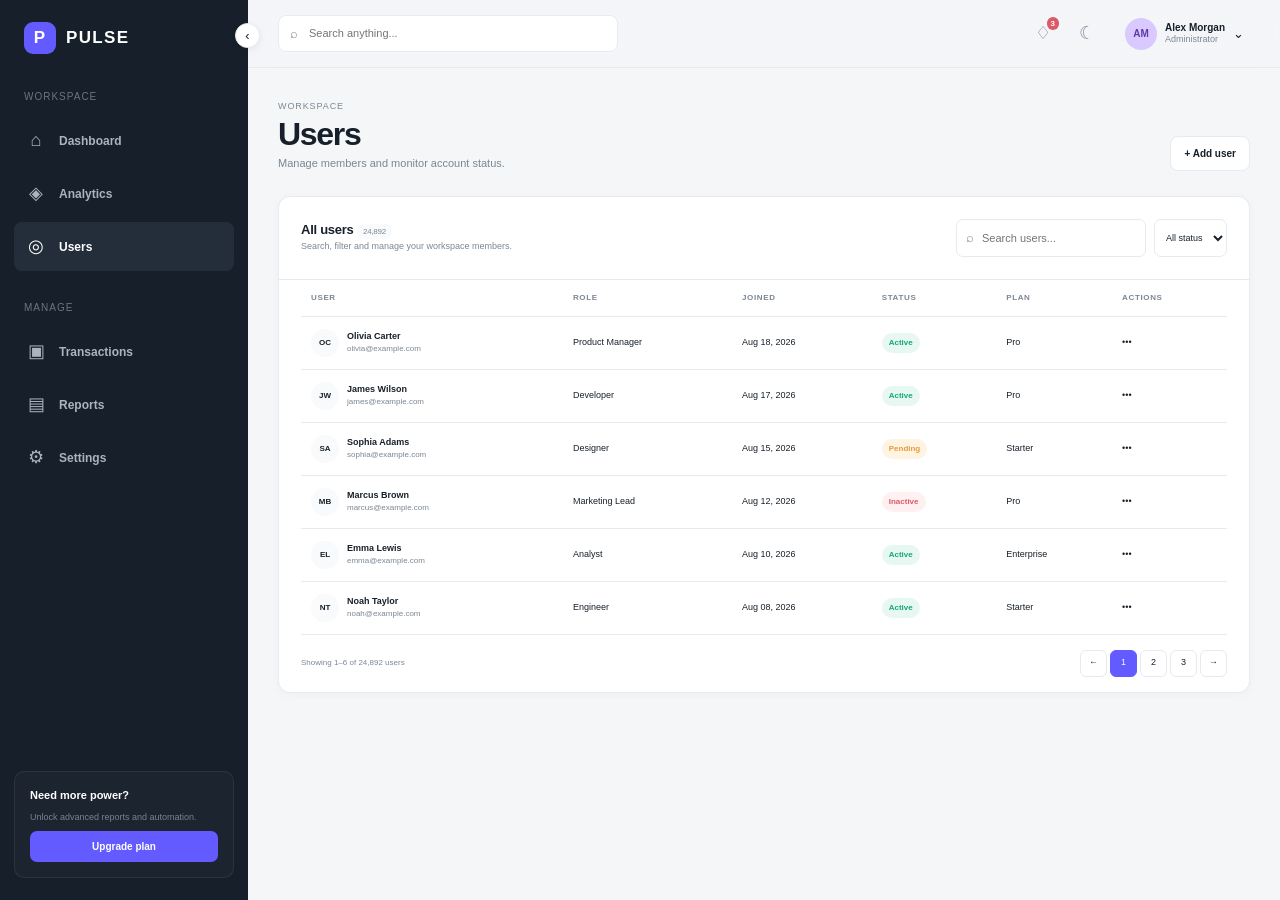
==== users.html @ 03ccf280 "Add files via upload" ====
<!doctype html>
<html lang="en" data-theme="light">
<head><meta charset="utf-8"><meta name="viewport" content="width=device-width,initial-scale=1"><title>Users — Pulse</title><link rel="stylesheet" href="css/styles.css"></head>
<body>
<aside class="sidebar" id="sidebar">
<a class="brand" href="index.html"><span class="brand-mark">P</span><span>PULSE</span></a>
<button class="collapse" id="collapse">‹</button>
<nav class="side-nav"><p>Workspace</p><a href="index.html"><span>⌂</span><b>Dashboard</b></a><a href="index.html#analytics"><span>◈</span><b>Analytics</b></a><a class="active" href="users.html"><span>◎</span><b>Users</b></a><p>Manage</p><a href="index.html#transactions"><span>▣</span><b>Transactions</b></a><a href="#"><span>▤</span><b>Reports</b></a><a href="#"><span>⚙</span><b>Settings</b></a></nav>
<div class="sidebar-bottom"><div class="upgrade"><strong>Need more power?</strong><small>Unlock advanced reports and automation.</small><button>Upgrade plan</button></div></div>
</aside>
<div class="drawer-shade" id="shade"></div>
<div class="shell">
<header class="topbar"><button class="mobile-menu" id="mobileMenu">☰</button><label class="search"><span>⌕</span><input placeholder="Search anything..."></label><div class="top-actions"><button class="icon-btn">♢<i>3</i></button><button class="theme-btn" id="theme">☾</button><button class="profile"><span class="avatar">AM</span><span class="profile-name"><b>Alex Morgan</b><small>Administrator</small></span><span>⌄</span></button></div></header>
<main class="main">
<section class="page-head"><div><p class="kicker">Workspace</p><h1>Users</h1><p>Manage members and monitor account status.</p></div><button class="export">+ Add user</button></section>
<section class="panel users-panel">
<header class="table-head"><div><h2>All users <span>24,892</span></h2><p>Search, filter and manage your workspace members.</p></div><div class="table-tools"><label class="table-search">⌕ <input id="userSearch" placeholder="Search users..."></label><select><option>All status</option><option>Active</option><option>Pending</option><option>Inactive</option></select></div></header>
<div class="table-scroll"><table id="usersTable"><thead><tr><th>User</th><th>Role</th><th>Joined</th><th>Status</th><th>Plan</th><th>Actions</th></tr></thead><tbody>
<tr><td><span class="customer"><i>OC</i><b>Olivia Carter<small>olivia@example.com</small></b></span></td><td>Product Manager</td><td>Aug 18, 2026</td><td><span class="status success">Active</span></td><td>Pro</td><td>•••</td></tr>
<tr><td><span class="customer"><i>JW</i><b>James Wilson<small>james@example.com</small></b></span></td><td>Developer</td><td>Aug 17, 2026</td><td><span class="status success">Active</span></td><td>Pro</td><td>•••</td></tr>
<tr><td><span class="customer"><i>SA</i><b>Sophia Adams<small>sophia@example.com</small></b></span></td><td>Designer</td><td>Aug 15, 2026</td><td><span class="status pending">Pending</span></td><td>Starter</td><td>•••</td></tr>
<tr><td><span class="customer"><i>MB</i><b>Marcus Brown<small>marcus@example.com</small></b></span></td><td>Marketing Lead</td><td>Aug 12, 2026</td><td><span class="status failed">Inactive</span></td><td>Pro</td><td>•••</td></tr>
<tr><td><span class="customer"><i>EL</i><b>Emma Lewis<small>emma@example.com</small></b></span></td><td>Analyst</td><td>Aug 10, 2026</td><td><span class="status success">Active</span></td><td>Enterprise</td><td>•••</td></tr>
<tr><td><span class="customer"><i>NT</i><b>Noah Taylor<small>noah@example.com</small></b></span></td><td>Engineer</td><td>Aug 08, 2026</td><td><span class="status success">Active</span></td><td>Starter</td><td>•••</td></tr>
</tbody></table></div>
<div class="pagination"><span>Showing 1–6 of 24,892 users</span><div><button>←</button><button class="selected">1</button><button>2</button><button>3</button><button>→</button></div></div>
</section></main>
<footer class="mobile-foot">Pulse Admin UI · Built with HTML, CSS & Vanilla JS</footer>
</div>
<script src="js/app.js"></script>
</body></html>
---- css/styles.css ----
/* PULSE DESIGN TOKENS — edit these variables to rebrand the kit. */
:root{
--bg:#f4f6f8;--surface:#fff;--surface-2:#f8fafb;--text:#17202a;--muted:#7b8794;--line:#e7ebef;
--primary:#635bff;--primary-soft:#eeecff;--green:#16a57a;--green-soft:#e7f8f2;--orange:#e89a3d;--orange-soft:#fff3e2;
--red:#dc5a67;--red-soft:#fff0f1;--blue:#3d8bfd;--blue-soft:#eaf3ff;--sidebar:#17202a;--sidebar-text:#aab4c0;
--sidebar-active:#242e3a;--sidebar-width:248px;--mini-width:78px;--radius:12px;--card-pad:22px;
--shadow:0 2px 10px #17202a08;--font:"Inter",sans-serif;--display:"Manrope",sans-serif
}
html[data-theme=dark]{--bg:#0e141b;--surface:#151d26;--surface-2:#111820;--text:#edf2f7;--muted:#8e9aa8;--line:#26313d;--primary:#817aff;--primary-soft:#25213f;--sidebar:#0a1016;--sidebar-active:#18222e;--shadow:none}
*{box-sizing:border-box}body{margin:0;background:var(--bg);color:var(--text);font:13px/1.5 var(--font);min-width:320px}button,input,select{font:inherit}button{cursor:pointer}a{text-decoration:none;color:inherit}
.sidebar{position:fixed;z-index:30;inset:0 auto 0 0;width:var(--sidebar-width);background:var(--sidebar);color:var(--sidebar-text);padding:22px 14px;transition:width .25s ease;display:flex;flex-direction:column}
.brand{display:flex;align-items:center;gap:10px;color:#fff;font:800 17px var(--display);letter-spacing:.08em;padding:0 10px;margin-bottom:35px}.brand-mark{width:32px;height:32px;display:grid;place-items:center;border-radius:9px;background:var(--primary);color:#fff}
.collapse{position:absolute;right:-12px;top:23px;width:25px;height:25px;border:1px solid var(--line);background:var(--surface);color:var(--text);border-radius:50%;box-shadow:0 2px 7px #0001}
.side-nav{display:grid;gap:4px}.side-nav p{font-size:10px;text-transform:uppercase;letter-spacing:.1em;color:#697583;margin:0 10px 8px}.side-nav p:not(:first-child){margin-top:25px}
.side-nav a{display:flex;align-items:center;gap:13px;padding:11px 12px;border-radius:8px;color:var(--sidebar-text);font-size:12px}.side-nav a span{font-size:18px;width:20px;text-align:center}.side-nav a.active,.side-nav a:hover{background:var(--sidebar-active);color:#fff}
.sidebar-bottom{margin-top:auto}.upgrade{padding:15px;border:1px solid #fff1;border-radius:10px;background:#ffffff06;display:grid;gap:7px}.upgrade strong{font-size:11px;color:#fff}.upgrade small{font-size:9px;color:#778391}.upgrade button{border:0;border-radius:7px;padding:8px;background:var(--primary);color:#fff;font-size:10px;font-weight:700}
.sidebar.mini{width:var(--mini-width)}.sidebar.mini .brand>span:last-child,.sidebar.mini .side-nav b,.sidebar.mini .side-nav p,.sidebar.mini .upgrade{display:none}.sidebar.mini .brand{justify-content:center;padding:0}.sidebar.mini .side-nav a{justify-content:center}.sidebar.mini .collapse{transform:rotate(180deg)}
.shell{margin-left:var(--sidebar-width);min-height:100vh;transition:margin-left .25s ease}.sidebar.mini~.shell{margin-left:var(--mini-width)}
.topbar{height:68px;position:sticky;top:0;z-index:20;background:color-mix(in srgb,var(--bg) 90%,transparent);backdrop-filter:blur(12px);border-bottom:1px solid var(--line);display:flex;align-items:center;justify-content:space-between;padding:0 30px}
.search{display:flex;align-items:center;gap:9px;width:min(340px,45%);background:var(--surface);border:1px solid var(--line);border-radius:8px;padding:8px 11px;color:var(--muted)}.search input,.table-search input{border:0;outline:0;background:transparent;color:var(--text);width:100%;font-size:11px}
.top-actions{display:flex;align-items:center;gap:10px}.icon-btn,.theme-btn{position:relative;border:0;background:transparent;color:var(--muted);font-size:18px;width:34px;height:34px;border-radius:7px}.icon-btn:hover,.theme-btn:hover{background:var(--surface)}.icon-btn i{position:absolute;right:1px;top:0;background:var(--red);color:#fff;border-radius:99px;font:600 8px var(--font);padding:2px 4px}
.profile{display:flex;align-items:center;gap:8px;border:0;background:transparent;color:var(--text);margin-left:5px}.avatar{width:32px;height:32px;border-radius:50%;display:grid;place-items:center;background:#d9c9ff;color:#5d3aa9;font-size:10px;font-weight:800}.profile-name{display:grid;text-align:left;line-height:1.2}.profile-name b{font-size:10px}.profile-name small{font-size:9px;color:var(--muted)}
.mobile-menu{display:none;border:0;background:transparent;font-size:21px;color:var(--text)}
.main{padding:32px 30px;max-width:1600px;margin:auto}.page-head{display:flex;justify-content:space-between;align-items:end;gap:20px;margin-bottom:25px}.page-head h1{font:800 clamp(24px,3vw,32px) var(--display);letter-spacing:-.04em;margin:2px 0}.page-head p{margin:0;color:var(--muted);font-size:11px}.kicker{font-size:9px!important;text-transform:uppercase;letter-spacing:.1em}.page-head h1 span{color:var(--primary);font-size:20px}.export{border:1px solid var(--line);background:var(--surface);color:var(--text);border-radius:8px;padding:9px 13px;font-size:10px;font-weight:700}
.metrics{display:grid;grid-template-columns:repeat(4,1fr);gap:15px}.metric-card,.panel{background:var(--surface);border:1px solid var(--line);border-radius:var(--radius);box-shadow:var(--shadow)}.metric-card{padding:var(--card-pad)}
.metric-top{display:flex;align-items:center;justify-content:space-between;color:var(--muted);font-size:10px}.metric-icon{width:30px;height:30px;border-radius:8px;display:grid;place-items:center;font-size:12px}.purple{background:var(--primary-soft);color:var(--primary)}.blue{background:var(--blue-soft);color:var(--blue)}.orange{background:var(--orange-soft);color:var(--orange)}.green{background:var(--green-soft);color:var(--green)}
.metric-card>strong{display:block;font:800 25px var(--display);margin:17px 0 10px;letter-spacing:-.04em}.metric-card footer{display:flex;align-items:center;gap:7px}.metric-card footer small{font-size:9px;color:var(--muted)}.up{color:var(--green);font-size:9px;font-weight:700}.down{color:var(--red);font-size:9px;font-weight:700}
.dashboard-grid{display:grid;grid-template-columns:minmax(0,1.65fr) minmax(270px,.75fr);gap:15px;margin-top:15px}.panel{padding:var(--card-pad)}.panel header{display:flex;align-items:flex-start;justify-content:space-between;gap:15px}.panel h2{font:700 13px var(--display);margin:0;letter-spacing:-.02em}.panel header p{font-size:9px;color:var(--muted);margin:3px 0 0}.panel select{border:1px solid var(--line);background:var(--surface);color:var(--text);padding:7px;border-radius:7px;font-size:9px}
.chart-wrap{height:270px;margin-top:15px}.donut-wrap{height:200px;display:grid;place-items:center;margin-top:5px}.donut-wrap canvas{max-height:200px}.legend{display:grid;grid-template-columns:1fr 1fr;gap:10px;font-size:9px;color:var(--muted)}.legend span{display:flex;align-items:center;gap:6px}.legend b{margin-left:auto;color:var(--text)}.dot{width:7px;height:7px;border-radius:50%;display:block}.d1{background:#635bff}.d2{background:#3d8bfd}.d3{background:#16a57a}.d4{background:#e89a3d}
.lower-grid{display:grid;grid-template-columns:1.45fr .75fr;gap:15px;margin-top:15px}.panel header>a,.view-link{font-size:9px;color:var(--primary);font-weight:700}.activity-list{margin-top:8px}.activity-list>div{display:flex;align-items:center;gap:10px;padding:11px 0;border-bottom:1px solid var(--line)}.activity-list>div:last-child{border:0}.event{width:30px;height:30px;border-radius:8px;display:grid;place-items:center;font-size:11px}.purple-bg{background:var(--primary-soft);color:var(--primary)}.blue-bg{background:var(--blue-soft);color:var(--blue)}.green-bg{background:var(--green-soft);color:var(--green)}.orange-bg{background:var(--orange-soft);color:var(--orange)}.activity-list p{display:grid;gap:1px;flex:1;margin:0}.activity-list p b{font-size:10px}.activity-list p small,.activity-list time{font-size:8px;color:var(--muted)}
.mini-goal{display:grid;align-content:start}.mini-goal header>b{color:var(--primary);font:700 13px var(--display)}.progress{height:8px;background:var(--line);border-radius:99px;margin:25px 0 12px;overflow:hidden}.progress span{display:block;width:78%;height:100%;background:var(--primary);border-radius:inherit}.mini-goal>strong{font:800 22px var(--display)}.mini-goal>strong small{font:400 9px var(--muted)}.mini-goal>p{font-size:9px;color:var(--muted)}
.transactions{margin-top:15px}.table-scroll{overflow:auto}table{width:100%;border-collapse:collapse}.transactions th,.transactions td,.users-panel th,.users-panel td{padding:12px 10px;border-bottom:1px solid var(--line);text-align:left;white-space:nowrap;font-size:9px}.transactions th,.users-panel th{font-size:8px;text-transform:uppercase;letter-spacing:.08em;color:var(--muted);font-weight:600}.customer{display:flex;align-items:center;gap:8px}.customer>i{font-style:normal;width:28px;height:28px;border-radius:50%;display:grid;place-items:center;background:var(--surface-2);font-size:8px;font-weight:700}.customer>b{display:grid;font-size:9px}.customer small{font-weight:400;color:var(--muted);font-size:8px}.status{display:inline-block;padding:4px 7px;border-radius:99px;font-size:8px;font-weight:700}.status.success{color:var(--green);background:var(--green-soft)}.status.pending{color:var(--orange);background:var(--orange-soft)}.status.failed{color:var(--red);background:var(--red-soft)}
.mobile-foot{display:none}.users-panel{padding:0}.users-panel>header{padding:var(--card-pad);border-bottom:1px solid var(--line);align-items:center}.table-head h2 span{font:500 8px var(--font);color:var(--muted);background:var(--surface-2);padding:3px 6px;border-radius:99px}.table-tools{display:flex;gap:8px}.table-search{display:flex;align-items:center;gap:6px;width:190px;padding:8px 9px;border:1px solid var(--line);border-radius:7px;color:var(--muted)}.table-tools select{border:1px solid var(--line);border-radius:7px;background:var(--surface);color:var(--text);font-size:9px;padding:7px}.users-panel .table-scroll{padding:0 var(--card-pad)}.pagination{display:flex;justify-content:space-between;align-items:center;padding:15px var(--card-pad);font-size:8px;color:var(--muted)}.pagination>div{display:flex;gap:3px}.pagination button{border:1px solid var(--line);background:var(--surface);color:var(--text);width:27px;height:27px;border-radius:6px;font-size:9px}.pagination button.selected{background:var(--primary);border-color:var(--primary);color:#fff}.drawer-shade{display:none}
@media(max-width:1050px){.metrics{grid-template-columns:repeat(2,1fr)}.dashboard-grid,.lower-grid{grid-template-columns:1fr}.profile-name{display:none}}
@media(max-width:760px){.sidebar{transform:translateX(-100%);width:var(--sidebar-width);transition:transform .25s ease}.sidebar.open{transform:none}.sidebar.mini{width:var(--sidebar-width)}.sidebar.mini .brand>span:last-child,.sidebar.mini .side-nav b,.sidebar.mini .side-nav p,.sidebar.mini .upgrade{display:block}.sidebar.mini .side-nav a{justify-content:flex-start}.sidebar.mini .brand{justify-content:flex-start}.sidebar.mini~.shell{margin-left:0}.shell{margin-left:0}.drawer-shade{position:fixed;inset:0;background:#0007;z-index:25}.drawer-shade.open{display:block}.topbar{padding:0 15px}.mobile-menu{display:block}.search{width:42%;margin-right:auto;margin-left:10px}.profile{padding:0}.main{padding:22px 15px}.page-head{align-items:start}.export{display:none}.metrics{grid-template-columns:1fr 1fr;gap:10px}.metric-card{padding:15px}.metric-card>strong{font-size:20px}.panel{padding:15px}.chart-wrap{height:220px}.transactions{padding:15px}.table-head{flex-direction:column;align-items:stretch!important}.table-tools{width:100%}.table-search{flex:1}.mobile-foot{display:block;padding:20px 15px;text-align:center;color:var(--muted);font-size:8px}}
@media(max-width:430px){.metrics{grid-template-columns:1fr}.top-actions{gap:2px}.search{width:45%}.page-head h1{font-size:25px}.legend{grid-template-columns:1fr}.pagination{align-items:start;gap:10px;flex-direction:column}}
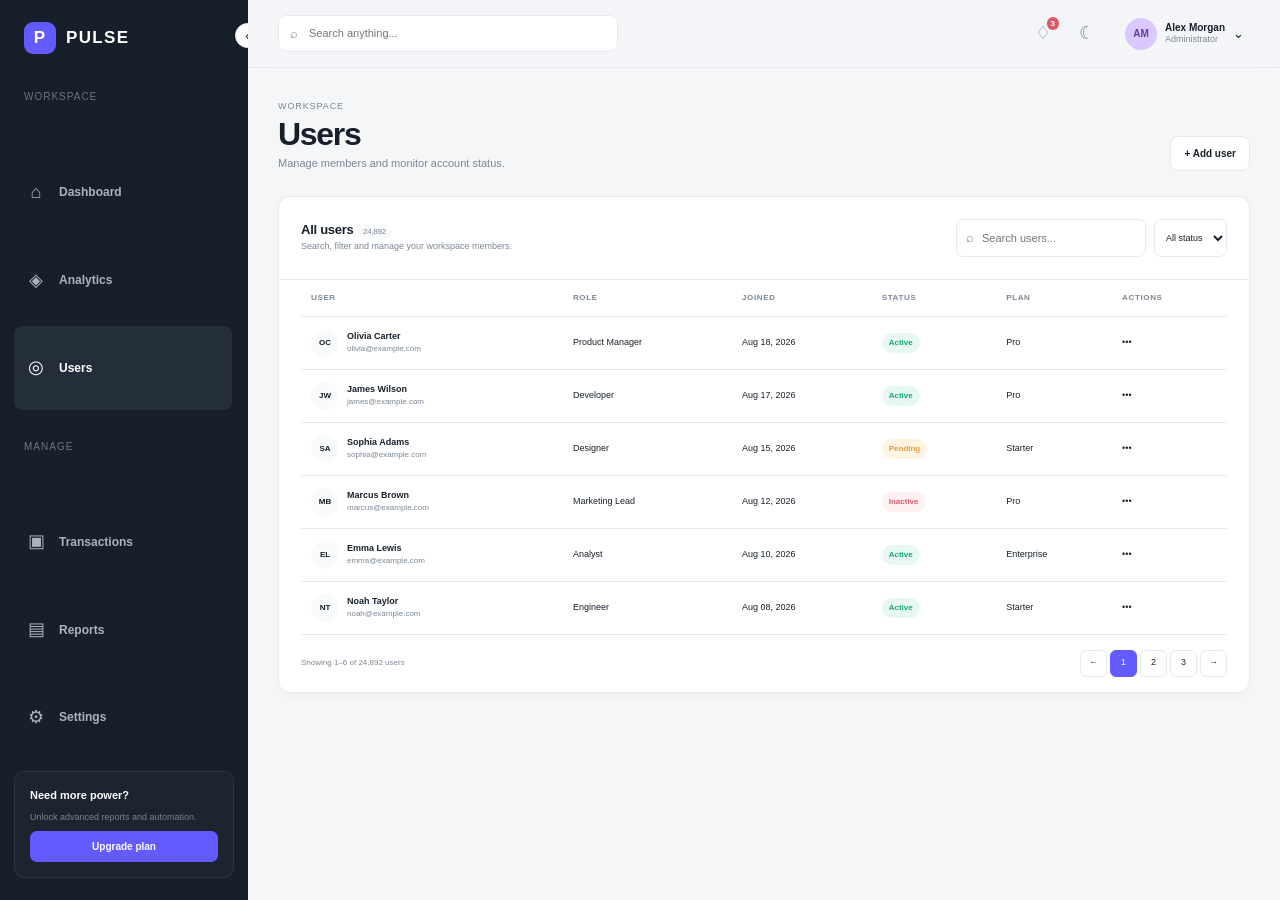
==== commit 895e8150: "fix: load fixed navigation styles on users page" ====
--- a/users.html
+++ b/users.html
@@ -1,20 +1,20 @@
 <!doctype html>
 <html lang="en" data-theme="light">
-<head><meta charset="utf-8"><meta name="viewport" content="width=device-width,initial-scale=1"><title>Users — Pulse</title><link rel="stylesheet" href="css/styles.css"></head>
+<head><meta charset="utf-8"><meta name="viewport" content="width=device-width,initial-scale=1"><title>Users — Pulse</title><link rel="stylesheet" href="css/styles.css"><link rel="stylesheet" href="css/navigation-fixes.css"></head>
 <body>
 <aside class="sidebar" id="sidebar">
 <a class="brand" href="index.html"><span class="brand-mark">P</span><span>PULSE</span></a>
-<button class="collapse" id="collapse">‹</button>
+<button class="collapse" id="collapse" aria-label="Collapse sidebar" aria-expanded="true">‹</button>
 <nav class="side-nav"><p>Workspace</p><a href="index.html"><span>⌂</span><b>Dashboard</b></a><a href="index.html#analytics"><span>◈</span><b>Analytics</b></a><a class="active" href="users.html"><span>◎</span><b>Users</b></a><p>Manage</p><a href="index.html#transactions"><span>▣</span><b>Transactions</b></a><a href="#"><span>▤</span><b>Reports</b></a><a href="#"><span>⚙</span><b>Settings</b></a></nav>
-<div class="sidebar-bottom"><div class="upgrade"><strong>Need more power?</strong><small>Unlock advanced reports and automation.</small><button>Upgrade plan</button></div></div>
+<div class="sidebar-bottom"><div class="upgrade"><strong>Need more power?</strong><small>Unlock advanced reports and automation.</small><button type="button">Upgrade plan</button></div></div>
 </aside>
 <div class="drawer-shade" id="shade"></div>
 <div class="shell">
-<header class="topbar"><button class="mobile-menu" id="mobileMenu">☰</button><label class="search"><span>⌕</span><input placeholder="Search anything..."></label><div class="top-actions"><button class="icon-btn">♢<i>3</i></button><button class="theme-btn" id="theme">☾</button><button class="profile"><span class="avatar">AM</span><span class="profile-name"><b>Alex Morgan</b><small>Administrator</small></span><span>⌄</span></button></div></header>
+<header class="topbar"><button class="mobile-menu" id="mobileMenu" aria-label="Open navigation" aria-expanded="false" aria-controls="sidebar">☰</button><label class="search"><span>⌕</span><input placeholder="Search anything..." aria-label="Global search"></label><div class="top-actions"><button class="icon-btn" aria-label="Notifications">♢<i>3</i></button><button class="theme-btn" id="theme" aria-label="Switch to dark theme">☾</button><button class="profile" type="button" aria-label="Open profile menu"><span class="avatar">AM</span><span class="profile-name"><b>Alex Morgan</b><small>Administrator</small></span><span>⌄</span></button></div></header>
 <main class="main">
-<section class="page-head"><div><p class="kicker">Workspace</p><h1>Users</h1><p>Manage members and monitor account status.</p></div><button class="export">+ Add user</button></section>
+<section class="page-head"><div><p class="kicker">Workspace</p><h1>Users</h1><p>Manage members and monitor account status.</p></div><button class="export" id="addUserBtn" type="button">+ Add user</button></section>
 <section class="panel users-panel">
-<header class="table-head"><div><h2>All users <span>24,892</span></h2><p>Search, filter and manage your workspace members.</p></div><div class="table-tools"><label class="table-search">⌕ <input id="userSearch" placeholder="Search users..."></label><select><option>All status</option><option>Active</option><option>Pending</option><option>Inactive</option></select></div></header>
+<header class="table-head"><div><h2>All users <span>24,892</span></h2><p>Search, filter and manage your workspace members.</p></div><div class="table-tools"><label class="table-search">⌕ <input id="userSearch" placeholder="Search users..." aria-label="Search users"></label><select id="userStatusFilter" aria-label="Filter users by status"><option>All status</option><option>Active</option><option>Pending</option><option>Inactive</option></select></div></header>
 <div class="table-scroll"><table id="usersTable"><thead><tr><th>User</th><th>Role</th><th>Joined</th><th>Status</th><th>Plan</th><th>Actions</th></tr></thead><tbody>
 <tr><td><span class="customer"><i>OC</i><b>Olivia Carter<small>olivia@example.com</small></b></span></td><td>Product Manager</td><td>Aug 18, 2026</td><td><span class="status success">Active</span></td><td>Pro</td><td>•••</td></tr>
 <tr><td><span class="customer"><i>JW</i><b>James Wilson<small>james@example.com</small></b></span></td><td>Developer</td><td>Aug 17, 2026</td><td><span class="status success">Active</span></td><td>Pro</td><td>•••</td></tr>
@@ -23,9 +23,26 @@
 <tr><td><span class="customer"><i>EL</i><b>Emma Lewis<small>emma@example.com</small></b></span></td><td>Analyst</td><td>Aug 10, 2026</td><td><span class="status success">Active</span></td><td>Enterprise</td><td>•••</td></tr>
 <tr><td><span class="customer"><i>NT</i><b>Noah Taylor<small>noah@example.com</small></b></span></td><td>Engineer</td><td>Aug 08, 2026</td><td><span class="status success">Active</span></td><td>Starter</td><td>•••</td></tr>
 </tbody></table></div>
-<div class="pagination"><span>Showing 1–6 of 24,892 users</span><div><button>←</button><button class="selected">1</button><button>2</button><button>3</button><button>→</button></div></div>
+<div class="pagination"><span>Showing 1–6 of 24,892 users</span><div><button type="button" aria-label="Previous page">←</button><button type="button" class="selected" aria-current="page">1</button><button type="button" aria-label="Page 2">2</button><button type="button" aria-label="Page 3">3</button><button type="button" aria-label="Next page">→</button></div></div>
 </section></main>
 <footer class="mobile-foot">Pulse Admin UI · Built with HTML, CSS & Vanilla JS</footer>
 </div>
+
+<div class="modal-backdrop" id="addUserModal" hidden>
+  <section class="modal" role="dialog" aria-modal="true" aria-labelledby="addUserTitle" aria-describedby="addUserDescription">
+    <button class="modal-close" id="closeAddUser" type="button" aria-label="Close add user dialog">×</button>
+    <div class="modal-heading"><span class="modal-icon">+</span><div><h2 id="addUserTitle">Add user</h2><p id="addUserDescription">Create a new workspace member in this demo.</p></div></div>
+    <form id="addUserForm">
+      <div class="form-grid">
+        <label>Full name<input id="newUserName" name="name" type="text" autocomplete="name" required></label>
+        <label>Email address<input id="newUserEmail" name="email" type="email" autocomplete="email" required></label>
+        <label>Role<select name="role"><option>Developer</option><option>Designer</option><option>Product Manager</option><option>Analyst</option><option>Marketing Lead</option></select></label>
+        <label>Plan<select name="plan"><option>Starter</option><option>Pro</option><option>Enterprise</option></select></label>
+      </div>
+      <p class="form-message" id="addUserMessage" role="status" aria-live="polite"></p>
+      <div class="modal-actions"><button class="modal-cancel" id="cancelAddUser" type="button">Cancel</button><button class="modal-submit" type="submit">Add user</button></div>
+    </form>
+  </section>
+</div>
 <script src="js/app.js"></script>
 </body></html>
--- a/css/styles.css
+++ b/css/styles.css
@@ -7,13 +7,13 @@
 --shadow:0 2px 10px #17202a08;--font:"Inter",sans-serif;--display:"Manrope",sans-serif
 }
 html[data-theme=dark]{--bg:#0e141b;--surface:#151d26;--surface-2:#111820;--text:#edf2f7;--muted:#8e9aa8;--line:#26313d;--primary:#817aff;--primary-soft:#25213f;--sidebar:#0a1016;--sidebar-active:#18222e;--shadow:none}
-*{box-sizing:border-box}body{margin:0;background:var(--bg);color:var(--text);font:13px/1.5 var(--font);min-width:320px}button,input,select{font:inherit}button{cursor:pointer}a{text-decoration:none;color:inherit}
-.sidebar{position:fixed;z-index:30;inset:0 auto 0 0;width:var(--sidebar-width);background:var(--sidebar);color:var(--sidebar-text);padding:22px 14px;transition:width .25s ease;display:flex;flex-direction:column}
+*{box-sizing:border-box}html{overflow-x:hidden}body{margin:0;background:var(--bg);color:var(--text);font:13px/1.5 var(--font);min-width:320px;overflow-x:hidden}body.modal-open{overflow:hidden}button,input,select{font:inherit}button{cursor:pointer}a{text-decoration:none;color:inherit}:focus-visible{outline:2px solid var(--primary);outline-offset:2px}.search input:focus-visible,.table-search input:focus-visible{outline:none}
+.sidebar{position:fixed;z-index:30;inset:0 auto 0 0;width:var(--sidebar-width);background:var(--sidebar);color:var(--sidebar-text);padding:22px 14px;transition:width .25s ease;display:flex;flex-direction:column;overflow:hidden}
 .brand{display:flex;align-items:center;gap:10px;color:#fff;font:800 17px var(--display);letter-spacing:.08em;padding:0 10px;margin-bottom:35px}.brand-mark{width:32px;height:32px;display:grid;place-items:center;border-radius:9px;background:var(--primary);color:#fff}
 .collapse{position:absolute;right:-12px;top:23px;width:25px;height:25px;border:1px solid var(--line);background:var(--surface);color:var(--text);border-radius:50%;box-shadow:0 2px 7px #0001}
-.side-nav{display:grid;gap:4px}.side-nav p{font-size:10px;text-transform:uppercase;letter-spacing:.1em;color:#697583;margin:0 10px 8px}.side-nav p:not(:first-child){margin-top:25px}
+.side-nav{display:grid;gap:4px;flex:1;min-height:0;overflow-y:auto;overflow-x:hidden;padding-right:2px;scrollbar-width:thin}.side-nav p{font-size:10px;text-transform:uppercase;letter-spacing:.1em;color:#697583;margin:0 10px 8px}.side-nav p:not(:first-child){margin-top:25px}
 .side-nav a{display:flex;align-items:center;gap:13px;padding:11px 12px;border-radius:8px;color:var(--sidebar-text);font-size:12px}.side-nav a span{font-size:18px;width:20px;text-align:center}.side-nav a.active,.side-nav a:hover{background:var(--sidebar-active);color:#fff}
-.sidebar-bottom{margin-top:auto}.upgrade{padding:15px;border:1px solid #fff1;border-radius:10px;background:#ffffff06;display:grid;gap:7px}.upgrade strong{font-size:11px;color:#fff}.upgrade small{font-size:9px;color:#778391}.upgrade button{border:0;border-radius:7px;padding:8px;background:var(--primary);color:#fff;font-size:10px;font-weight:700}
+.sidebar-bottom{flex:0 0 auto;margin-top:12px}.upgrade{padding:15px;border:1px solid #fff1;border-radius:10px;background:#ffffff06;display:grid;gap:7px}.upgrade strong{font-size:11px;color:#fff}.upgrade small{font-size:9px;color:#778391}.upgrade button{border:0;border-radius:7px;padding:8px;background:var(--primary);color:#fff;font-size:10px;font-weight:700}
 .sidebar.mini{width:var(--mini-width)}.sidebar.mini .brand>span:last-child,.sidebar.mini .side-nav b,.sidebar.mini .side-nav p,.sidebar.mini .upgrade{display:none}.sidebar.mini .brand{justify-content:center;padding:0}.sidebar.mini .side-nav a{justify-content:center}.sidebar.mini .collapse{transform:rotate(180deg)}
 .shell{margin-left:var(--sidebar-width);min-height:100vh;transition:margin-left .25s ease}.sidebar.mini~.shell{margin-left:var(--mini-width)}
 .topbar{height:68px;position:sticky;top:0;z-index:20;background:color-mix(in srgb,var(--bg) 90%,transparent);backdrop-filter:blur(12px);border-bottom:1px solid var(--line);display:flex;align-items:center;justify-content:space-between;padding:0 30px}
@@ -31,6 +31,8 @@
 .mini-goal{display:grid;align-content:start}.mini-goal header>b{color:var(--primary);font:700 13px var(--display)}.progress{height:8px;background:var(--line);border-radius:99px;margin:25px 0 12px;overflow:hidden}.progress span{display:block;width:78%;height:100%;background:var(--primary);border-radius:inherit}.mini-goal>strong{font:800 22px var(--display)}.mini-goal>strong small{font:400 9px var(--muted)}.mini-goal>p{font-size:9px;color:var(--muted)}
 .transactions{margin-top:15px}.table-scroll{overflow:auto}table{width:100%;border-collapse:collapse}.transactions th,.transactions td,.users-panel th,.users-panel td{padding:12px 10px;border-bottom:1px solid var(--line);text-align:left;white-space:nowrap;font-size:9px}.transactions th,.users-panel th{font-size:8px;text-transform:uppercase;letter-spacing:.08em;color:var(--muted);font-weight:600}.customer{display:flex;align-items:center;gap:8px}.customer>i{font-style:normal;width:28px;height:28px;border-radius:50%;display:grid;place-items:center;background:var(--surface-2);font-size:8px;font-weight:700}.customer>b{display:grid;font-size:9px}.customer small{font-weight:400;color:var(--muted);font-size:8px}.status{display:inline-block;padding:4px 7px;border-radius:99px;font-size:8px;font-weight:700}.status.success{color:var(--green);background:var(--green-soft)}.status.pending{color:var(--orange);background:var(--orange-soft)}.status.failed{color:var(--red);background:var(--red-soft)}
 .mobile-foot{display:none}.users-panel{padding:0}.users-panel>header{padding:var(--card-pad);border-bottom:1px solid var(--line);align-items:center}.table-head h2 span{font:500 8px var(--font);color:var(--muted);background:var(--surface-2);padding:3px 6px;border-radius:99px}.table-tools{display:flex;gap:8px}.table-search{display:flex;align-items:center;gap:6px;width:190px;padding:8px 9px;border:1px solid var(--line);border-radius:7px;color:var(--muted)}.table-tools select{border:1px solid var(--line);border-radius:7px;background:var(--surface);color:var(--text);font-size:9px;padding:7px}.users-panel .table-scroll{padding:0 var(--card-pad)}.pagination{display:flex;justify-content:space-between;align-items:center;padding:15px var(--card-pad);font-size:8px;color:var(--muted)}.pagination>div{display:flex;gap:3px}.pagination button{border:1px solid var(--line);background:var(--surface);color:var(--text);width:27px;height:27px;border-radius:6px;font-size:9px}.pagination button.selected{background:var(--primary);border-color:var(--primary);color:#fff}.drawer-shade{display:none}
+.modal-backdrop{position:fixed;inset:0;z-index:60;display:grid;place-items:center;padding:20px;background:#0008}.modal-backdrop[hidden]{display:none}.modal{position:relative;width:min(100%,480px);max-height:calc(100vh - 40px);overflow:auto;background:var(--surface);color:var(--text);border:1px solid var(--line);border-radius:14px;box-shadow:0 20px 60px #0004;padding:24px}.modal-close{position:absolute;top:15px;right:15px;width:30px;height:30px;border:0;border-radius:7px;background:var(--surface-2);color:var(--muted);font-size:20px;line-height:1}.modal-heading{display:flex;align-items:center;gap:12px;padding-right:32px}.modal-icon{width:34px;height:34px;display:grid;place-items:center;border-radius:9px;background:var(--primary-soft);color:var(--primary);font-size:20px}.modal-heading h2{font:700 16px var(--display);margin:0}.modal-heading p{font-size:9px;color:var(--muted);margin:3px 0 0}.modal form{margin-top:22px}.form-grid{display:grid;grid-template-columns:1fr 1fr;gap:14px}.form-grid label{display:grid;gap:6px;color:var(--muted);font-size:9px;font-weight:600}.form-grid input,.form-grid select{width:100%;border:1px solid var(--line);border-radius:7px;background:var(--surface-2);color:var(--text);padding:9px;font-size:10px;outline:0}.form-grid input:focus,.form-grid select:focus{border-color:var(--primary)}.form-message{min-height:17px;margin:12px 0 0;color:var(--green);font-size:9px;font-weight:600}.modal-actions{display:flex;justify-content:flex-end;gap:8px;margin-top:5px}.modal-actions button{border-radius:7px;padding:9px 13px;font-size:10px;font-weight:700}.modal-cancel{border:1px solid var(--line);background:var(--surface);color:var(--text)}.modal-submit{border:1px solid var(--primary);background:var(--primary);color:#fff}.modal-submit:disabled{opacity:.65;cursor:wait}
 @media(max-width:1050px){.metrics{grid-template-columns:repeat(2,1fr)}.dashboard-grid,.lower-grid{grid-template-columns:1fr}.profile-name{display:none}}
-@media(max-width:760px){.sidebar{transform:translateX(-100%);width:var(--sidebar-width);transition:transform .25s ease}.sidebar.open{transform:none}.sidebar.mini{width:var(--sidebar-width)}.sidebar.mini .brand>span:last-child,.sidebar.mini .side-nav b,.sidebar.mini .side-nav p,.sidebar.mini .upgrade{display:block}.sidebar.mini .side-nav a{justify-content:flex-start}.sidebar.mini .brand{justify-content:flex-start}.sidebar.mini~.shell{margin-left:0}.shell{margin-left:0}.drawer-shade{position:fixed;inset:0;background:#0007;z-index:25}.drawer-shade.open{display:block}.topbar{padding:0 15px}.mobile-menu{display:block}.search{width:42%;margin-right:auto;margin-left:10px}.profile{padding:0}.main{padding:22px 15px}.page-head{align-items:start}.export{display:none}.metrics{grid-template-columns:1fr 1fr;gap:10px}.metric-card{padding:15px}.metric-card>strong{font-size:20px}.panel{padding:15px}.chart-wrap{height:220px}.transactions{padding:15px}.table-head{flex-direction:column;align-items:stretch!important}.table-tools{width:100%}.table-search{flex:1}.mobile-foot{display:block;padding:20px 15px;text-align:center;color:var(--muted);font-size:8px}}
+@media(max-width:760px){.sidebar{transform:translateX(-100%);width:var(--sidebar-width);transition:transform .25s ease}.sidebar.open{transform:none}.sidebar.mini{width:var(--sidebar-width)}.sidebar.mini .brand>span:last-child,.sidebar.mini .side-nav b,.sidebar.mini .side-nav p,.sidebar.mini .upgrade{display:block}.sidebar.mini .side-nav a{justify-content:flex-start}.sidebar.mini .brand{justify-content:flex-start}.sidebar.mini~.shell{margin-left:0}.shell{margin-left:0}.drawer-shade{position:fixed;inset:0;background:#0007;z-index:25}.drawer-shade.open{display:block}.topbar{padding:0 15px}.mobile-menu{display:block}.search{width:42%;margin-right:auto;margin-left:10px}.profile{padding:0}.main{padding:22px 15px}.page-head{align-items:start}.page-head>div{min-width:0}.export{display:inline-flex;align-items:center;justify-content:center}.page-head{flex-direction:column;align-items:stretch}.metrics{grid-template-columns:1fr 1fr;gap:10px}.metric-card{padding:15px}.metric-card>strong{font-size:20px}.panel{padding:15px}.chart-wrap{height:220px}.transactions{padding:15px}.table-head{flex-direction:column;align-items:stretch!important}.table-tools{width:100%}.table-search{flex:1}.mobile-foot{display:block;padding:20px 15px;text-align:center;color:var(--muted);font-size:8px}.form-grid{grid-template-columns:1fr}.modal{padding:20px}.modal-actions{flex-direction:column-reverse}.modal-actions button{width:100%}}
 @media(max-width:430px){.metrics{grid-template-columns:1fr}.top-actions{gap:2px}.search{width:45%}.page-head h1{font-size:25px}.legend{grid-template-columns:1fr}.pagination{align-items:start;gap:10px;flex-direction:column}}
+@media(prefers-reduced-motion:reduce){*,*::before,*::after{scroll-behavior:auto!important;transition-duration:.01ms!important;animation-duration:.01ms!important;animation-iteration-count:1!important}}
--- a/css/navigation-fixes.css
+++ b/css/navigation-fixes.css
@@ -0,0 +1,27 @@
+/* Phase 2 navigation fixes: keep the main header accessible while scrolling. */
+.topbar{
+  position:fixed;
+  top:0;
+  right:0;
+  left:var(--sidebar-width);
+  z-index:20;
+}
+
+.sidebar.mini ~ .shell .topbar{
+  left:var(--mini-width);
+}
+
+.main{
+  padding-top:100px;
+}
+
+@media(max-width:760px){
+  .topbar{
+    left:0;
+    right:0;
+  }
+
+  .main{
+    padding-top:100px;
+  }
+}
